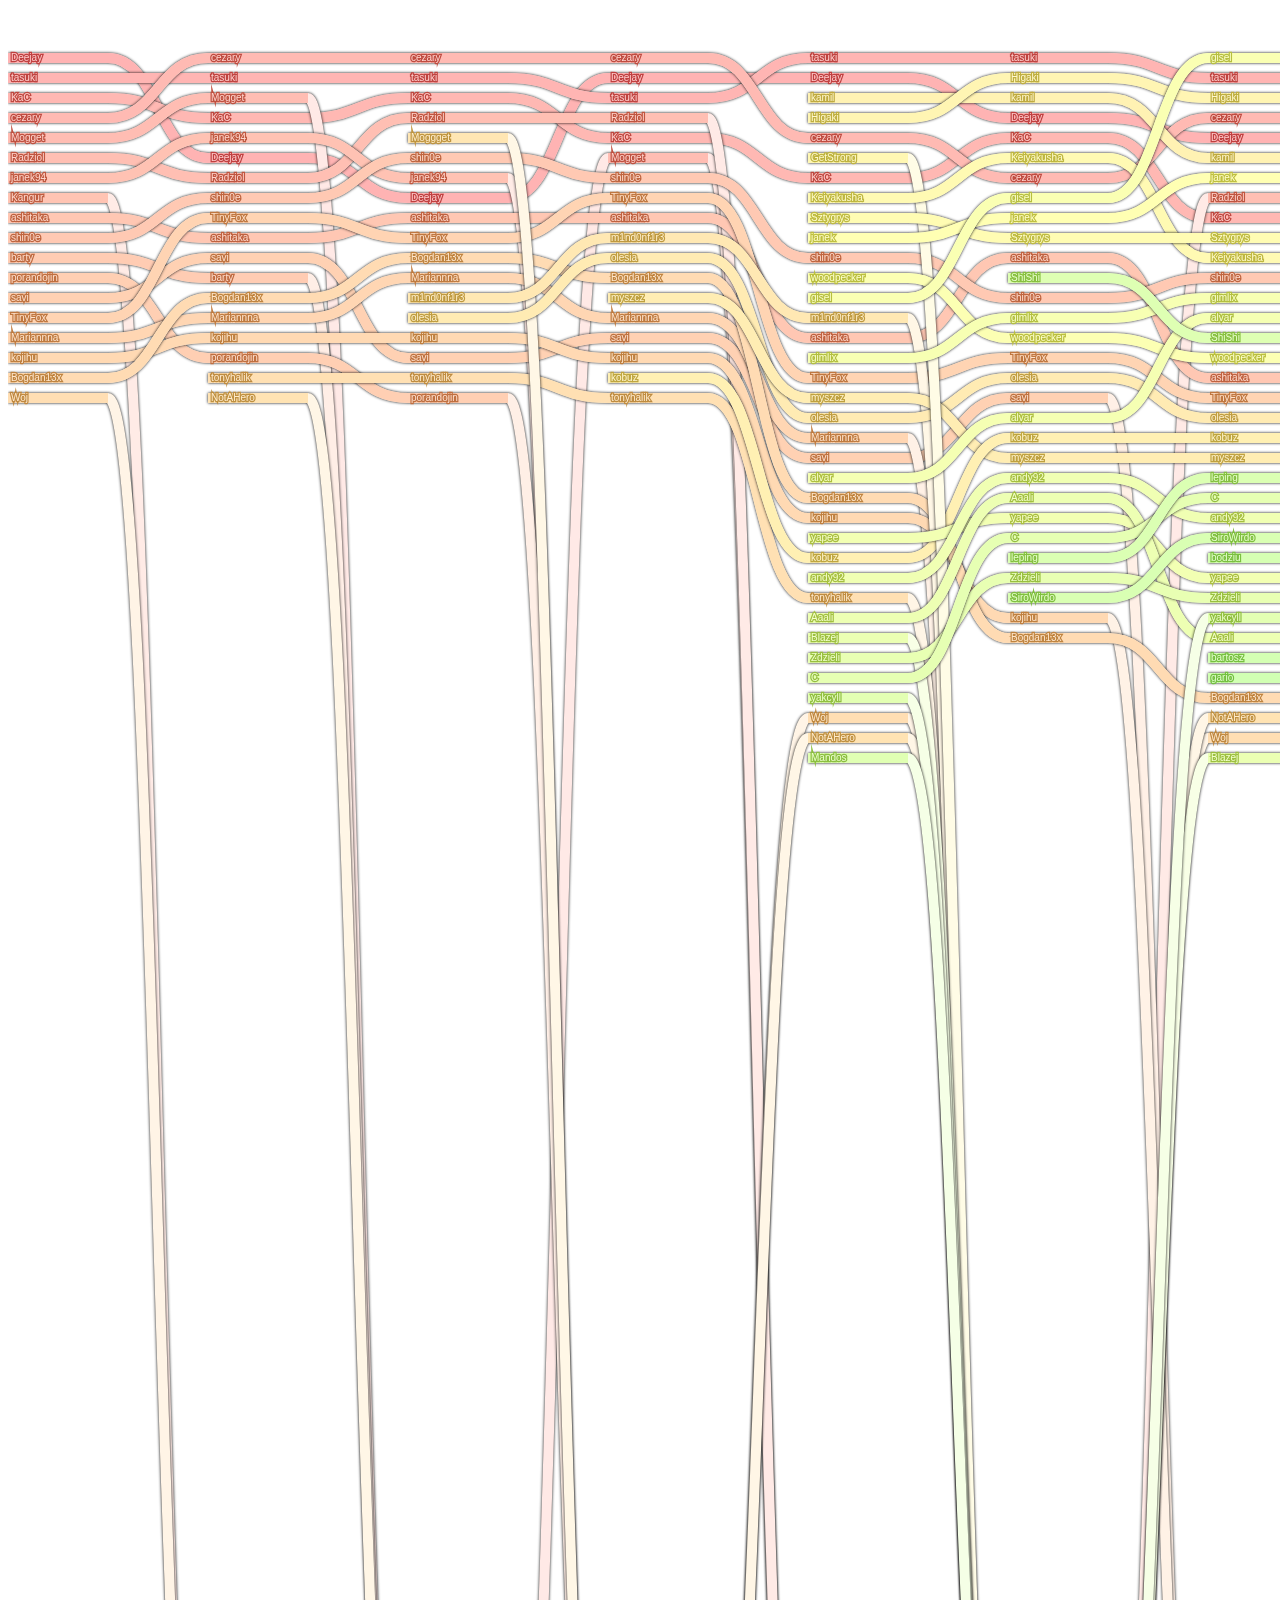
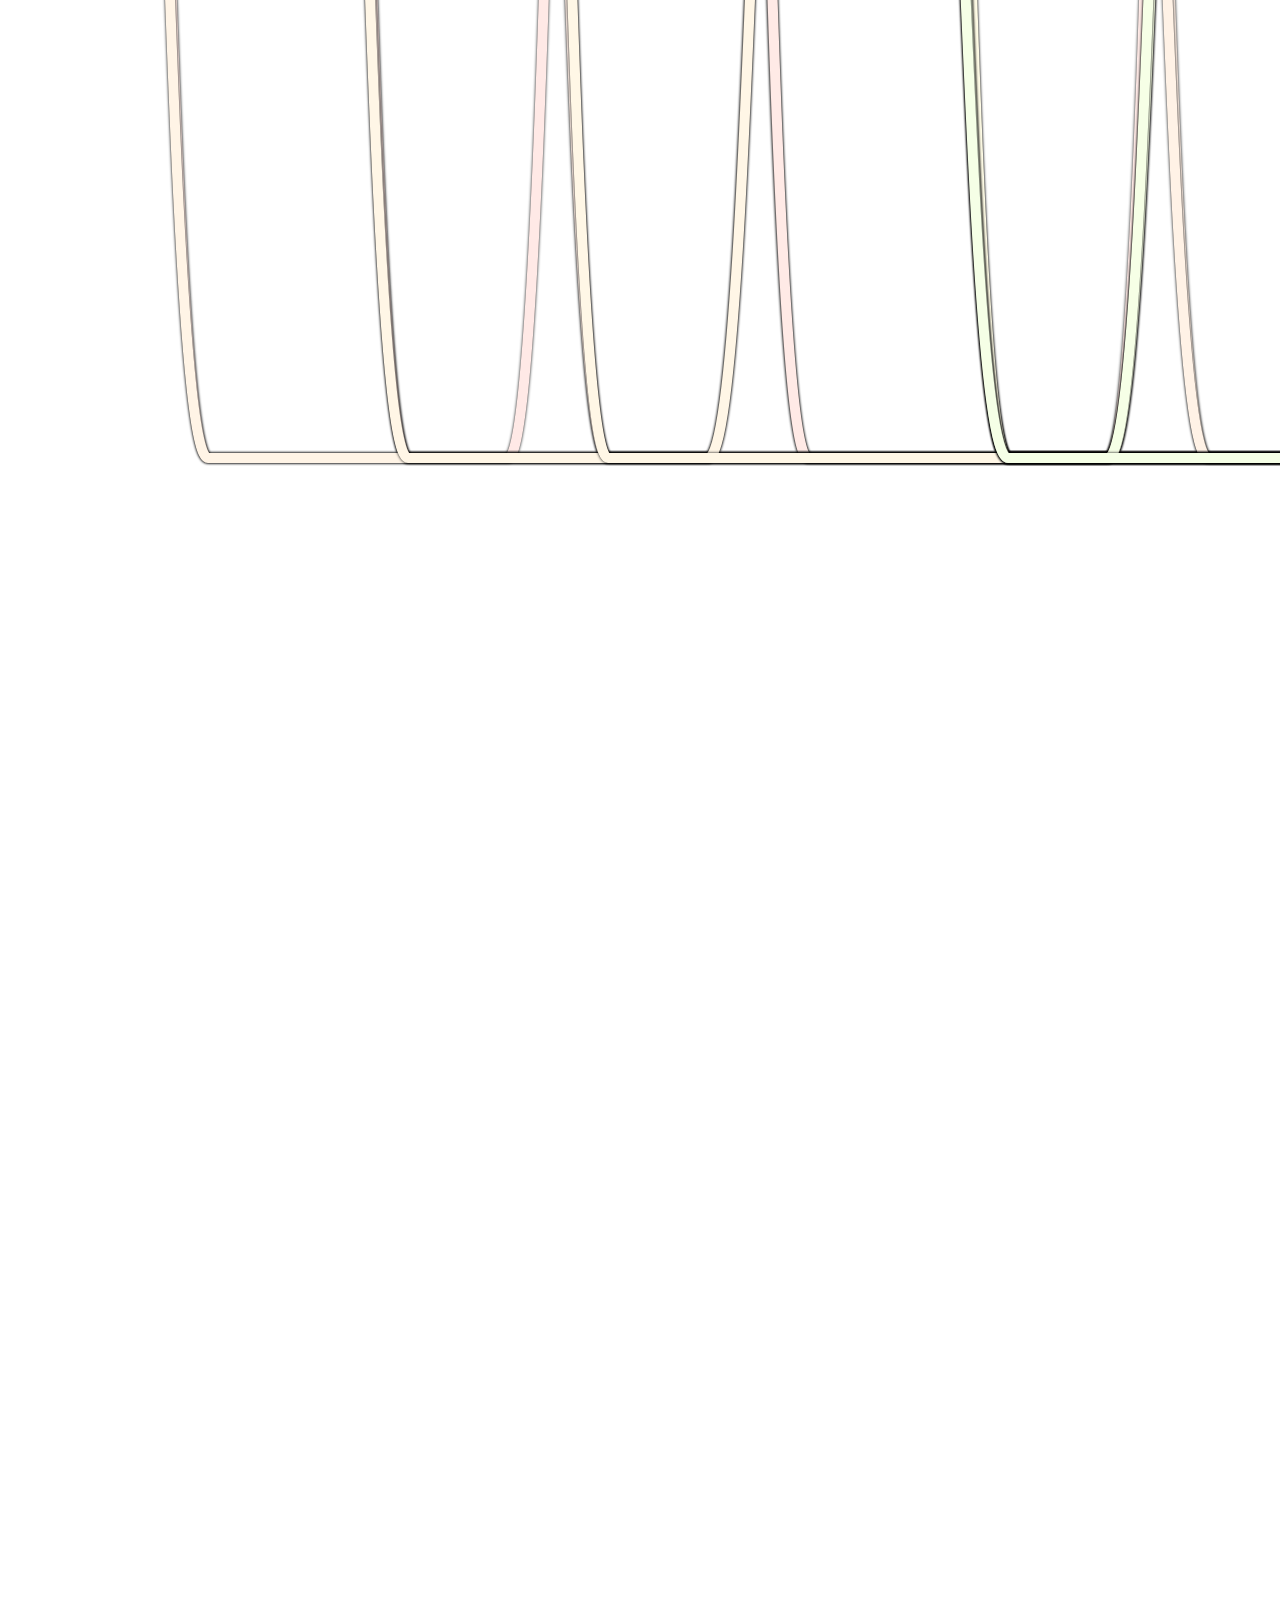
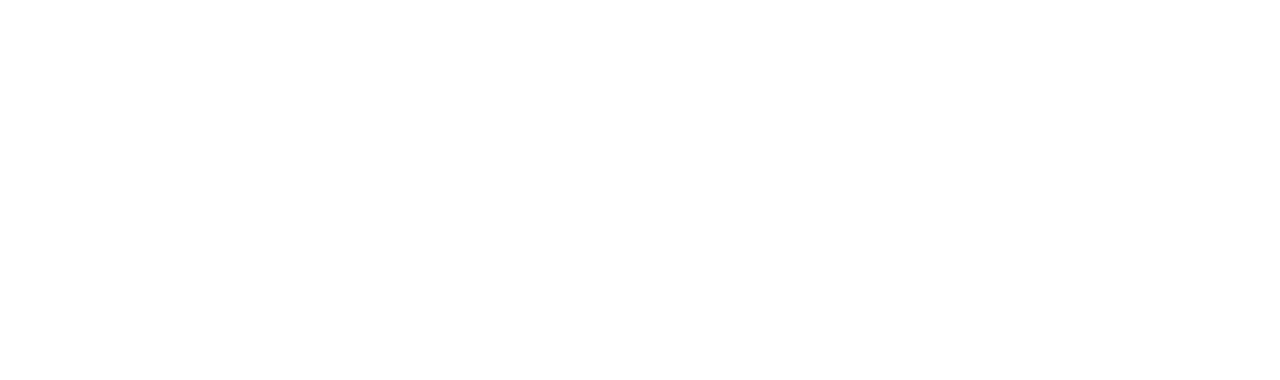
==== index.html @ a48b2141 "first commit" ====
<!DOCTYPE html>
<html lang="en">
<head>
    <meta charset="UTF-8">
    <meta http-equiv="X-UA-Compatible" content="IE=edge">
    <meta name="viewport" content="width=device-width, initial-scale=1.0">
    <title>Document</title>
    <script src="main.js" type="module"></script>
</head>
<body>
    
</body>
</html>
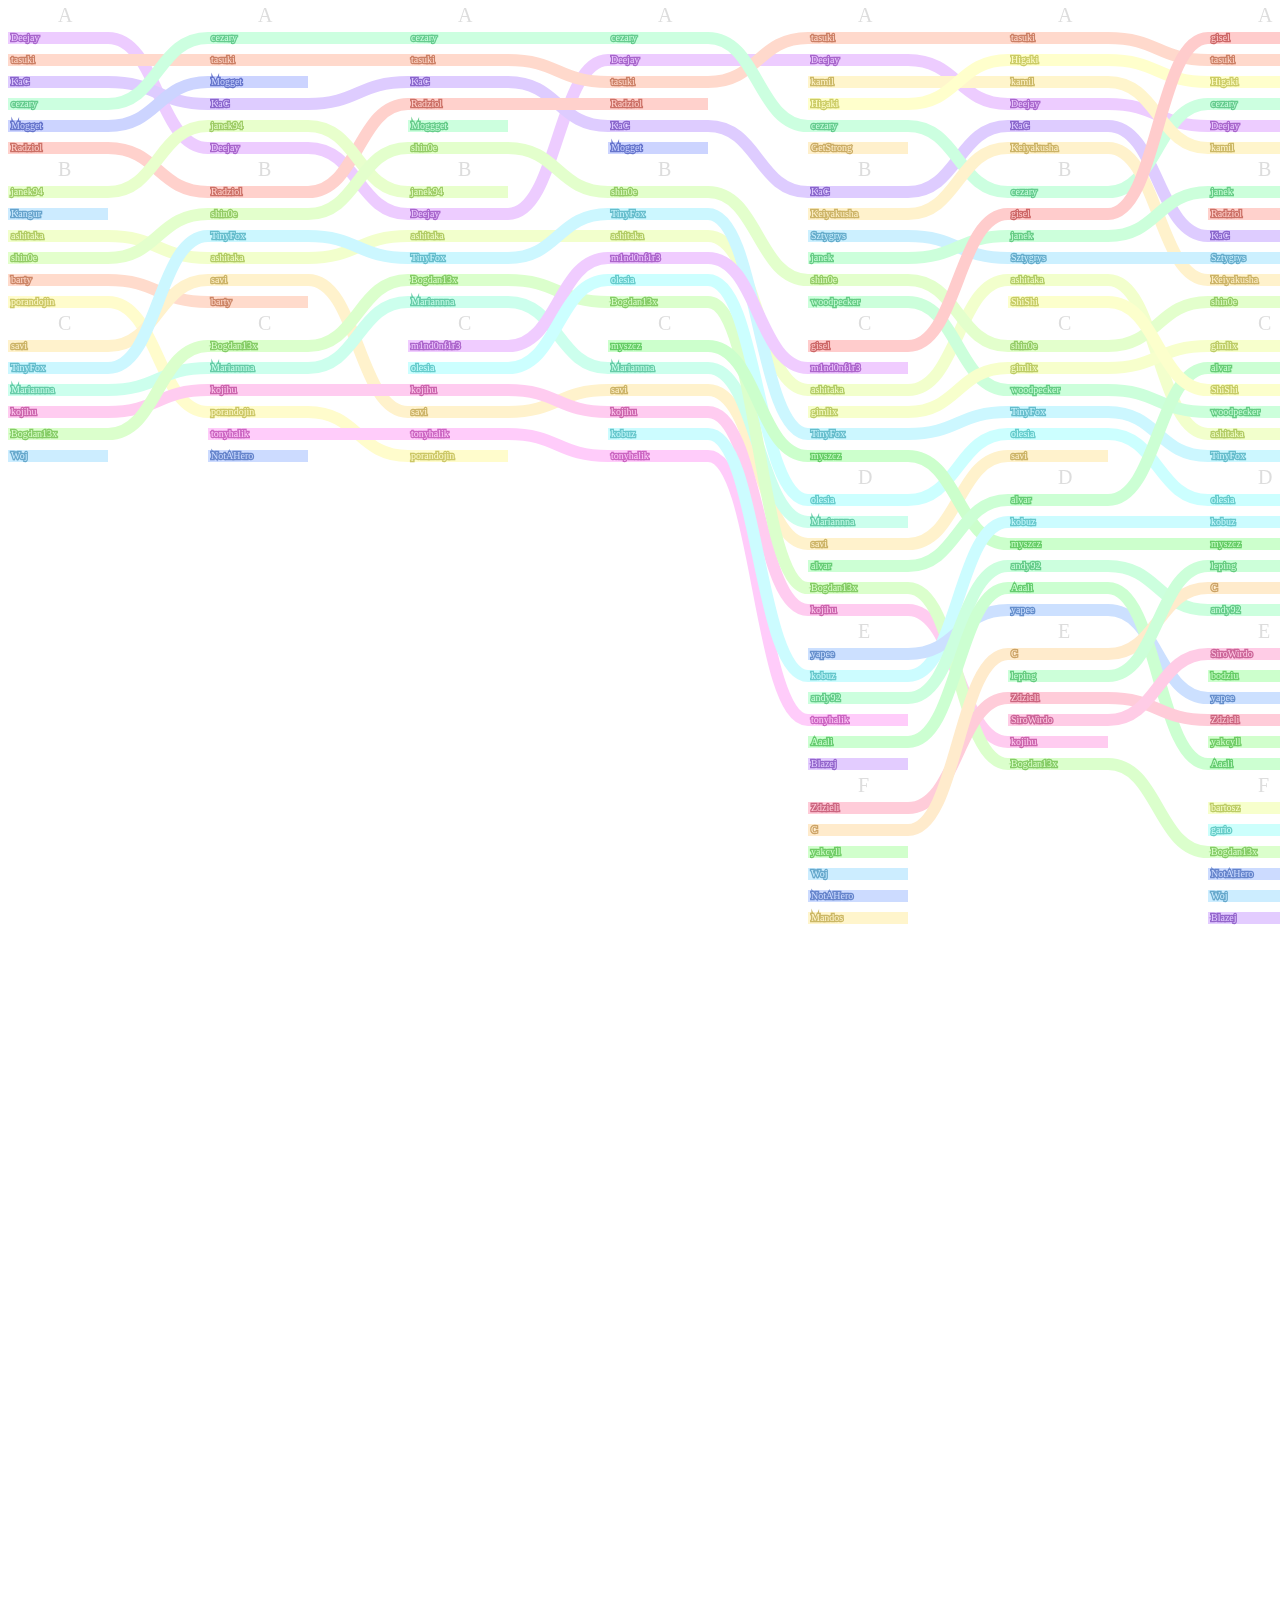
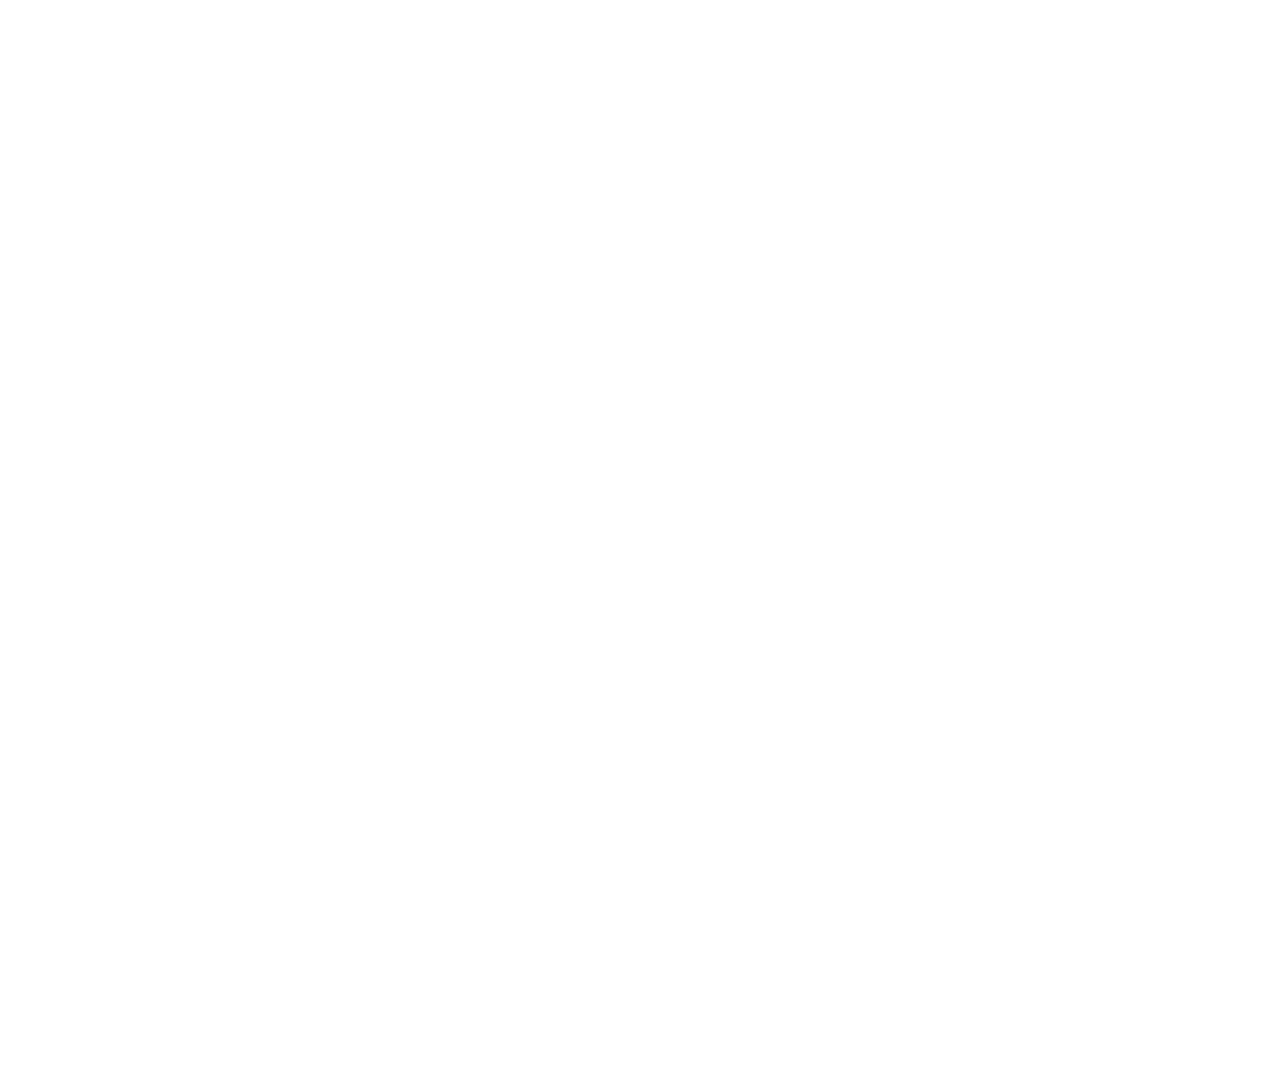
==== commit 5ce13d3f: "Zmiana sposobu pobierania danych." ====
--- a/index.html
+++ b/index.html
@@ -4,10 +4,10 @@
     <meta charset="UTF-8">
     <meta http-equiv="X-UA-Compatible" content="IE=edge">
     <meta name="viewport" content="width=device-width, initial-scale=1.0">
-    <title>Document</title>
+    <title>IGLO Ranking Chart</title>
     <script src="main.js" type="module"></script>
+    <link rel="stylesheet" href="default.css">
 </head>
 <body>
-    
 </body>
 </html>--- a/default.css
+++ b/default.css
@@ -0,0 +1,8 @@
+@keyframes hue-rotate {
+    0% { filter: hue-rotate(0deg);}
+    100% { filter: hue-rotate(360deg); }
+}
+
+body {
+    /* animation: 30s linear 0s infinite hue-rotate; */
+}